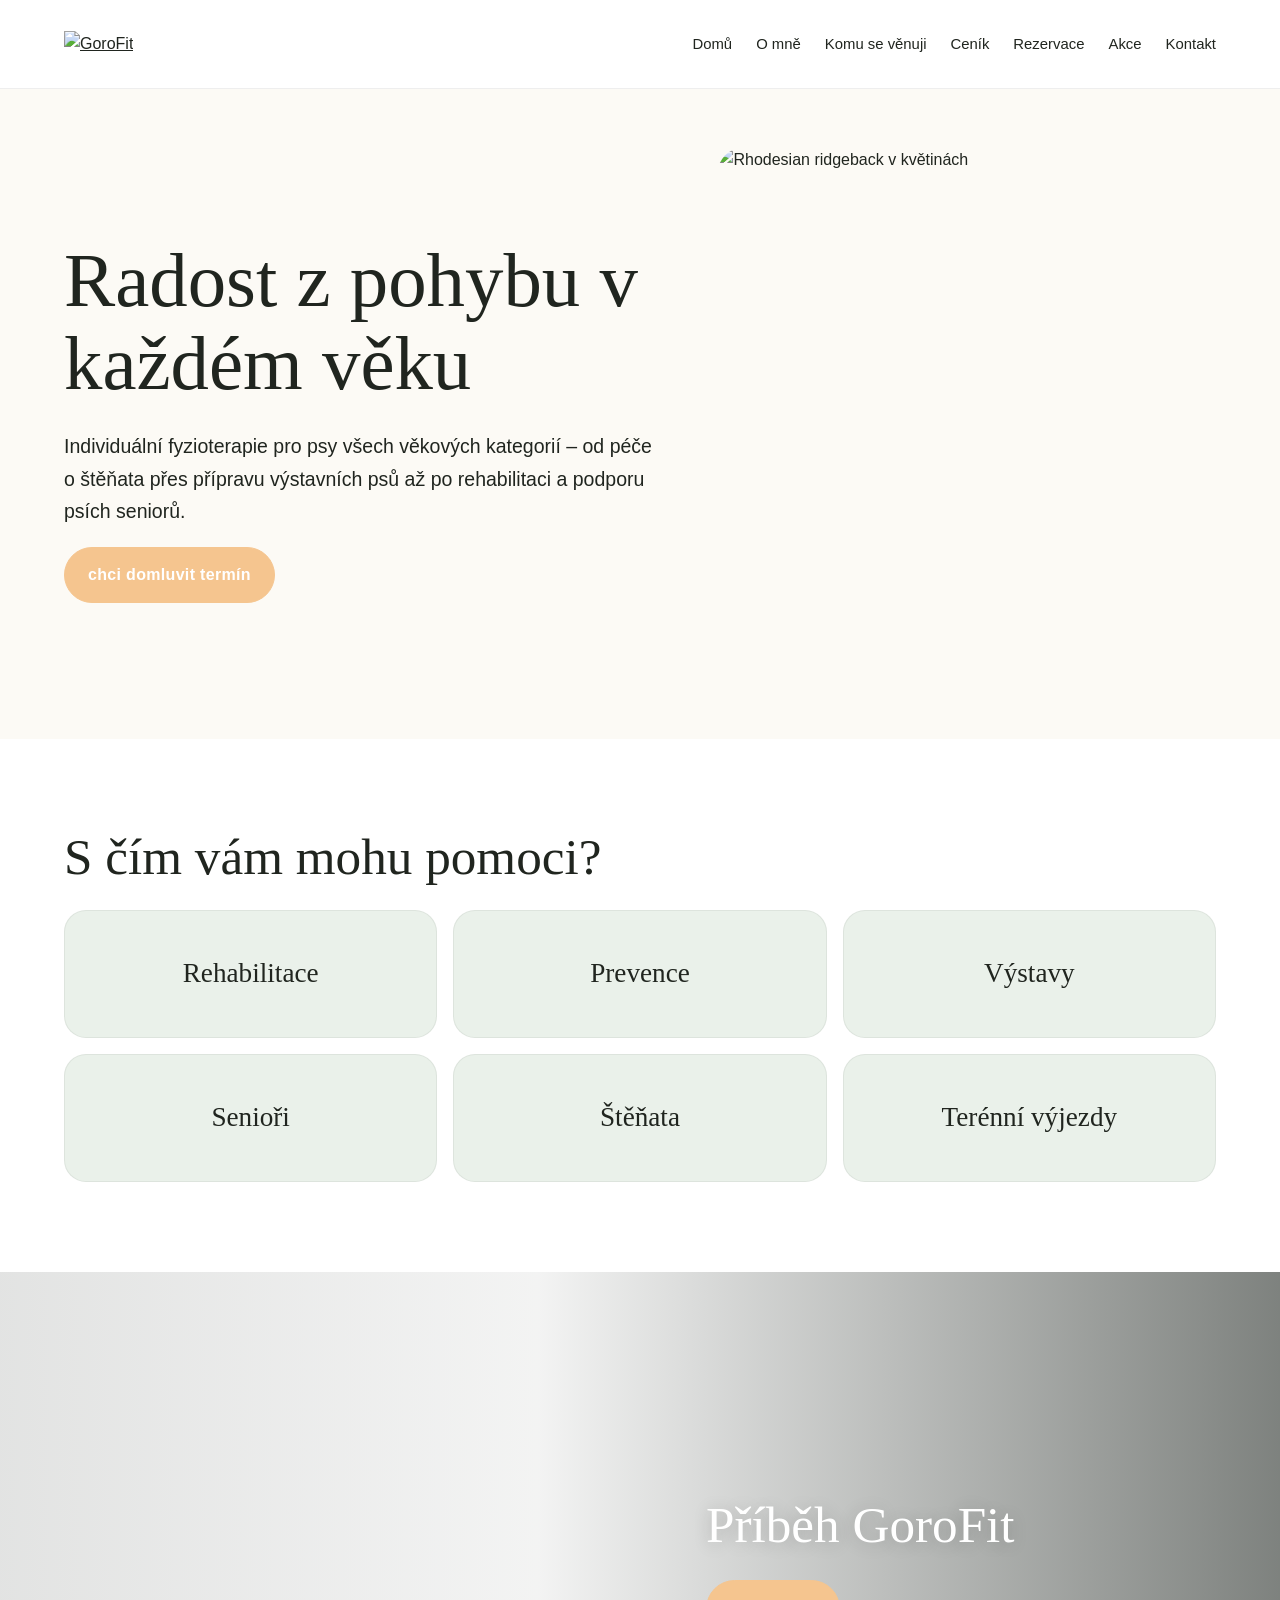
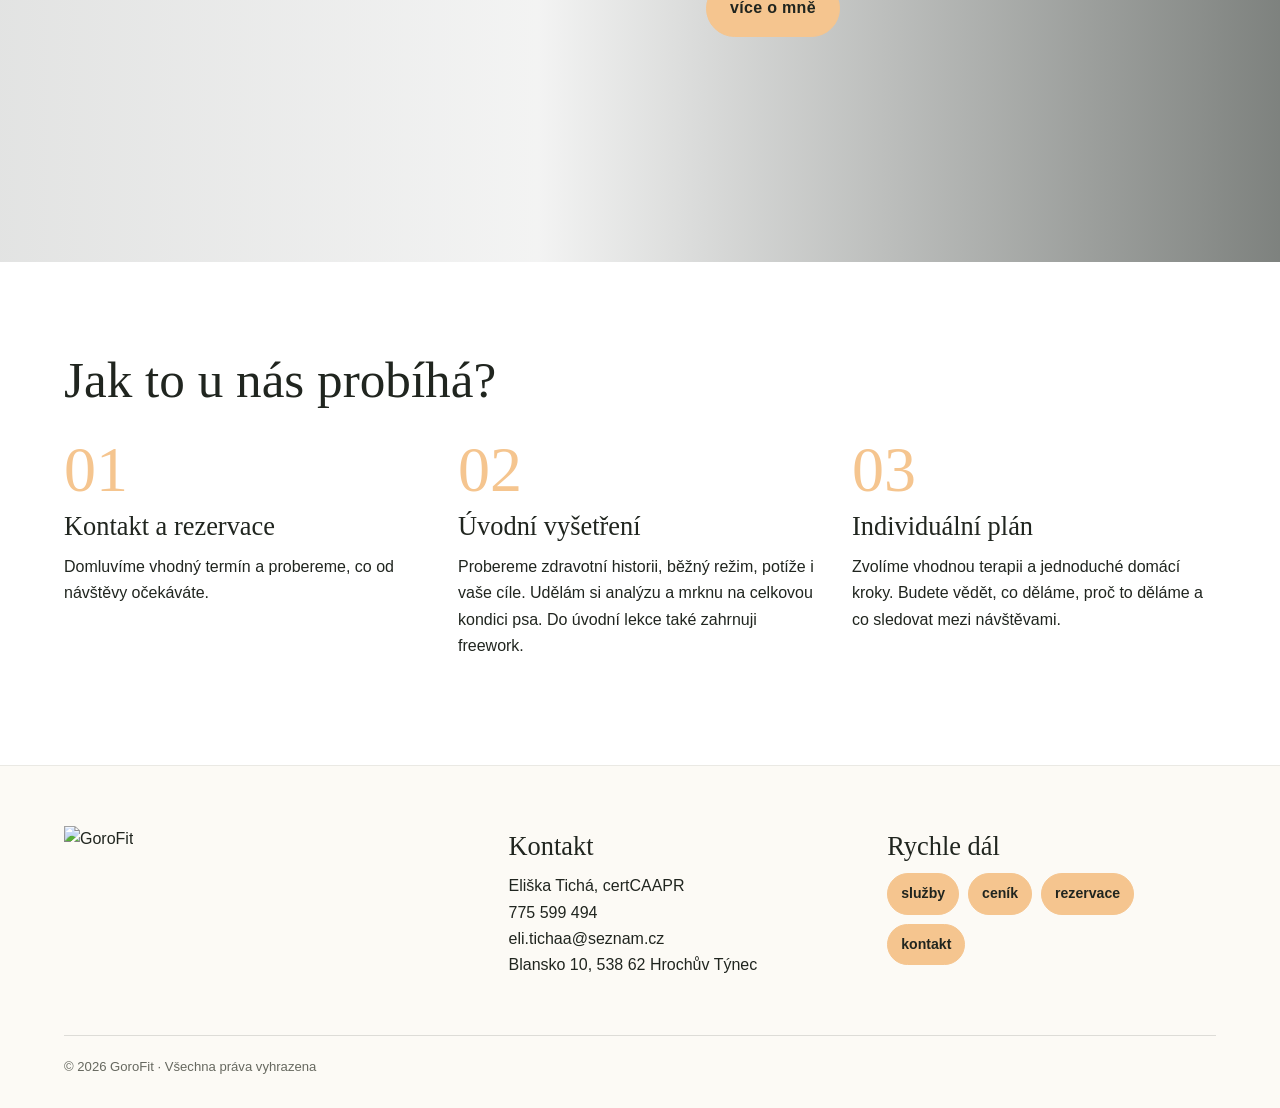
==== index.html @ 58983655 "Add files via upload" ====
<!doctype html><html lang="cs"><head><meta charset="utf-8"><meta name="viewport" content="width=device-width,initial-scale=1"><title>Domů | GoroFit</title><meta name="description" content="GoroFit – veterinární fyzioterapie psů"><style>:root{--cream:#FCFAF5;--cream2:#FCFAF5;--sage:#CFE0D2;--sage2:#EAF1EA;--olive:#3F5145;--peach:#F5C58F;--peach2:#F5C58F;--ink:#20251F;--muted:#66685f;--lav:#e8dfe8;--blue:#dce9ec;--white:#fff;--line:#d9d2c6}
*{box-sizing:border-box}html{scroll-behavior:smooth}body{margin:0;color:var(--ink);font-family:Arial,Helvetica,sans-serif;background:#fff;line-height:1.65}h1,h2,h3,.serif{font-family:Georgia,'Times New Roman',serif;font-weight:400;line-height:1.08}h1{font-size:clamp(3.2rem,6vw,6.8rem);margin:.2em 0}h2{font-size:clamp(2.2rem,4vw,4.2rem);margin:0 0 .5em}h3{font-size:1.65rem;margin:.2em 0 .5em}p{margin:.45em 0 1em}a{color:inherit}.wrap{width:min(1180px,90%);margin:auto}.nav{position:sticky;top:0;z-index:50;background:rgba(255,255,255,.94);backdrop-filter:blur(12px);border-bottom:1px solid #eee}.navin{height:88px;display:flex;align-items:center;gap:32px}.logo{width:145px;height:auto;object-fit:contain}.links{margin-left:auto;display:flex;gap:24px;align-items:center}.links a{text-decoration:none;font-size:.93rem}.links a:hover{color:var(--olive)}.hamb{display:none;margin-left:auto;border:0;background:none;font-size:1.8rem}.hero{background:var(--cream);min-height:650px;display:grid;grid-template-columns:1.18fr .82fr;align-items:center;padding-right:max(calc((100vw - 1180px)/2),5vw)}.hero-copy{padding:90px max(5vw,40px) 90px max(calc((100vw - 1180px)/2),5vw);display:flex;flex-direction:column;justify-content:center}.hero-copy p{font-size:1.22rem;max-width:700px}.hero-img{padding:55px 0}.hero-img img{width:100%;height:auto;max-height:535px;aspect-ratio:4/5;object-fit:cover;border-radius:28px;display:block}.btn{display:inline-block;width:max-content;text-decoration:none;padding:14px 23px;border-radius:999px;background:var(--peach);color:#fff;font-weight:700;letter-spacing:.02em;border:1px solid var(--peach);transition:.2s}.btn:hover{transform:translateY(-2px);filter:brightness(.96)}.btn.alt{background:transparent;color:var(--ink);border-color:var(--ink)}section{padding:90px 0}.tint{background:var(--sage2)}.cream{background:var(--cream)}.peach{background:#fae5d9}.eyebrow{text-transform:uppercase;letter-spacing:.18em;font-size:.75rem;color:var(--olive);font-weight:700}.cards{display:grid;grid-template-columns:repeat(3,1fr);gap:18px}.card{padding:30px;border-radius:22px;background:#fff;border:1px solid rgba(0,0,0,.06);box-shadow:0 10px 35px rgba(50,50,30,.06)}.card:nth-child(2n){background:var(--cream2)}.card:nth-child(3n){background:var(--lav)}.icon{width:52px;height:52px;border-radius:50%;background:var(--sage2);display:grid;place-items:center;font-size:1.4rem;margin-bottom:18px}.split{display:grid;grid-template-columns:1fr 1fr;gap:70px;align-items:center}.split img,.feature-img{width:100%;border-radius:28px;display:block;max-height:680px;object-fit:cover}.steps{display:grid;grid-template-columns:repeat(3,1fr);gap:30px}.stepnum{font:400 4rem Georgia;color:var(--peach)}.quote{font-family:Georgia,serif;font-size:1.5rem;border-left:4px solid var(--peach);padding-left:24px}.footer{background:#30372d;color:#f5f0e7;padding:60px 0 30px}.footgrid{display:grid;grid-template-columns:1.2fr 1fr 1fr;gap:50px}.footer .logo{filter:none;width:175px;height:auto}.pills{display:flex;flex-wrap:wrap;gap:9px}.pill{border:1px solid #87927d;border-radius:999px;padding:8px 13px;text-decoration:none;font-size:.88rem}.copy{border-top:1px solid #56604f;margin-top:40px;padding-top:20px;font-size:.82rem;color:#c9cdbf}.pagehero{padding:90px 0 65px;background:var(--cream)}.pagehero h1{font-size:clamp(3rem,5vw,5.6rem)}.anchorbar{display:flex;gap:10px;flex-wrap:wrap;margin-top:28px}.anchorbar a{text-decoration:none;border:1px solid var(--olive);border-radius:999px;padding:8px 13px}.service{padding:75px 0;border-bottom:1px solid #eee}.service .split{align-items:start}.checks{padding:0;list-style:none}.checks li{padding:7px 0 7px 28px;position:relative}.checks li:before{content:'✓';position:absolute;left:0;color:var(--olive);font-weight:700}.notice{background:var(--cream);border-radius:18px;padding:20px 24px;margin-top:24px}.pricegrid{display:grid;grid-template-columns:repeat(2,1fr);gap:20px}.price{border:1px solid var(--line);border-radius:20px;padding:26px;background:#fff}.price .amount{font:400 2rem Georgia;color:var(--olive)}table{width:100%;border-collapse:collapse;background:#fff;border-radius:18px;overflow:hidden}th,td{padding:16px;border-bottom:1px solid #eee;text-align:left}th{background:var(--sage2)}.event{display:grid;grid-template-columns:140px 1fr;gap:20px;padding:25px 0;border-bottom:1px solid #ddd}.date{font:400 1.4rem Georgia;color:var(--olive)}.contactgrid{display:grid;grid-template-columns:1fr 1fr;gap:50px}.contactbox{padding:30px;border-radius:22px;background:var(--cream)}form{display:grid;grid-template-columns:1fr 1fr;gap:16px}label{font-size:.88rem;font-weight:700}input,select,textarea{width:100%;padding:13px 14px;border:1px solid #cfc8bb;border-radius:10px;background:#fff;font:inherit;margin-top:6px}textarea{min-height:130px}.full{grid-column:1/-1}.radio{font-weight:400;display:block;margin:7px 0}.radio input{width:auto;margin-right:8px}.formnote{font-style:italic;color:#9b4c3d}.partnergrid{display:grid;grid-template-columns:repeat(3,1fr);gap:18px}.partner{background:var(--cream);border-radius:18px;padding:30px;text-align:center}.cta{text-align:center}.cta p{max-width:700px;margin:0 auto 24px}.btnrow{display:flex;justify-content:center;gap:12px;flex-wrap:wrap}
@media(max-width:850px){.links{display:none}.hamb{display:block}.hero{grid-template-columns:1fr;padding-right:0}.hero-copy{padding:70px 6%}.hero-img{height:480px}.cards,.steps,.partnergrid,.pricegrid{grid-template-columns:1fr}.split,.contactgrid{grid-template-columns:1fr;gap:35px}.footgrid{grid-template-columns:1fr}.event{grid-template-columns:1fr}form{grid-template-columns:1fr}.full{grid-column:auto}section{padding:65px 0}}

/* Homepage refinements */
.home-services{background:#fff}
.home-services .cards{gap:16px}
.home-services .card{background:#EAF1EA!important;box-shadow:none;border:1px solid rgba(63,81,69,.08);min-height:128px;display:flex;align-items:center;justify-content:center;text-align:center;padding:28px 20px}
.home-services .card h3{margin:0;font-size:1.7rem}
.home-services .card .icon,.home-services .card p{display:none}
.story-banner{position:relative;min-height:590px;background:url('assets/pribeh-gorofit.jpg') center 43%/cover no-repeat;display:flex;align-items:center;padding:0}
.story-banner:before{content:'';position:absolute;inset:0;background:linear-gradient(90deg,rgba(20,27,21,.12) 0%,rgba(20,27,21,.05) 42%,rgba(20,27,21,.55) 100%)}
.story-banner .story-inner{position:relative;z-index:1;width:min(1180px,90%);margin:auto;display:flex;justify-content:flex-end}
.story-banner .story-copy{width:min(510px,48%);color:#fff;text-shadow:0 2px 18px rgba(0,0,0,.2)}
.story-banner .story-copy h2{margin-bottom:28px}
.story-banner .btn{background:#F5C58F;color:#20251F;border-color:#F5C58F;text-shadow:none}
.footer{background:#FCFAF5;color:#20251F;border-top:1px solid rgba(32,37,31,.08)}
.footer .pill{border-color:#F5C58F;background:#F5C58F;color:#20251F;font-weight:700}
.footer .pill:hover{background:#CFE0D2;border-color:#CFE0D2}
.footer .copy{border-top-color:rgba(32,37,31,.14);color:#66685f}
.footer .logo{filter:none}
@media(max-width:850px){.story-banner{min-height:520px;background-position:42% center}.story-banner:before{background:rgba(20,27,21,.38)}.story-banner .story-inner{justify-content:flex-start}.story-banner .story-copy{width:100%}.home-services .card{min-height:105px}}
</style></head><body><header class="nav"><div class="wrap navin"><a href="index.html"><img class="logo" src="assets/gorofit-logo.png" alt="GoroFit"></a><nav class="links"><a href="index.html">Domů</a><a href="o-mne.html">O mně</a><a href="sluzby.html">Komu se věnuji</a><a href="cenik.html">Ceník</a><a href="rezervace.html">Rezervace</a><a href="akce.html">Akce</a><a href="kontakt.html">Kontakt</a></nav><button class="hamb">☰</button></div></header><main><div class="hero"><div class="hero-copy"><h1>Radost z pohybu v každém věku</h1><p>Individuální fyzioterapie pro psy všech věkových kategorií – od péče o štěňata přes přípravu výstavních psů až po rehabilitaci a podporu psích seniorů.</p><a class="btn" href="rezervace.html">chci domluvit termín</a></div><div class="hero-img"><img src="assets/home-002.png" alt="Rhodesian ridgeback v květinách"></div></div>
<section class="home-services"><div class="wrap"><h2>S čím vám mohu pomoci?</h2><div class="cards"><div class="card"><h3>Rehabilitace</h3></div><div class="card"><h3>Prevence</h3></div><div class="card"><h3>Výstavy</h3></div><div class="card"><h3>Senioři</h3></div><div class="card"><h3>Štěňata</h3></div><div class="card"><h3>Terénní výjezdy</h3></div></div></div></section>
<section class="story-banner"><div class="story-inner"><div class="story-copy"><h2>Příběh GoroFit</h2><a class="btn" href="o-mne.html">více o mně</a></div></div></section>
<section><div class="wrap"><h2>Jak to u nás probíhá?</h2><div class="steps"><div><div class="stepnum">01</div><h3>Kontakt a rezervace</h3><p>Domluvíme vhodný termín a probereme, co od návštěvy očekáváte.</p></div><div><div class="stepnum">02</div><h3>Úvodní vyšetření</h3><p>Probereme zdravotní historii, běžný režim, potíže i vaše cíle. Udělám si analýzu a mrknu na celkovou kondici psa. Do úvodní lekce také zahrnuji freework.</p></div><div><div class="stepnum">03</div><h3>Individuální plán</h3><p>Zvolíme vhodnou terapii a jednoduché domácí kroky. Budete vědět, co děláme, proč to děláme a co sledovat mezi návštěvami.</p></div></div></div></section>
</main><footer class="footer"><div class="wrap"><div class="footgrid"><div class="footer-brand"><img class="logo" src="assets/gorofit-logo.png" alt="GoroFit"></div><div><h3>Kontakt</h3><p>Eliška Tichá, certCAAPR<br>775 599 494<br>eli.tichaa@seznam.cz<br>Blansko 10, 538 62 Hrochův Týnec</p></div><div><h3>Rychle dál</h3><div class="pills"><a class="pill" href="sluzby.html">služby</a><a class="pill" href="cenik.html">ceník</a><a class="pill" href="rezervace.html">rezervace</a><a class="pill" href="kontakt.html">kontakt</a></div></div></div><div class="copy">© 2026 GoroFit · Všechna práva vyhrazena</div></div></footer><script>document.addEventListener('DOMContentLoaded',()=>{const b=document.querySelector('.hamb'),l=document.querySelector('.links');if(b)b.onclick=()=>{l.style.display=l.style.display==='flex'?'none':'flex';l.style.position='absolute';l.style.top='88px';l.style.left='0';l.style.right='0';l.style.padding='25px 5%';l.style.background='white';l.style.flexDirection='column';l.style.alignItems='flex-start'}})
</script></body></html>
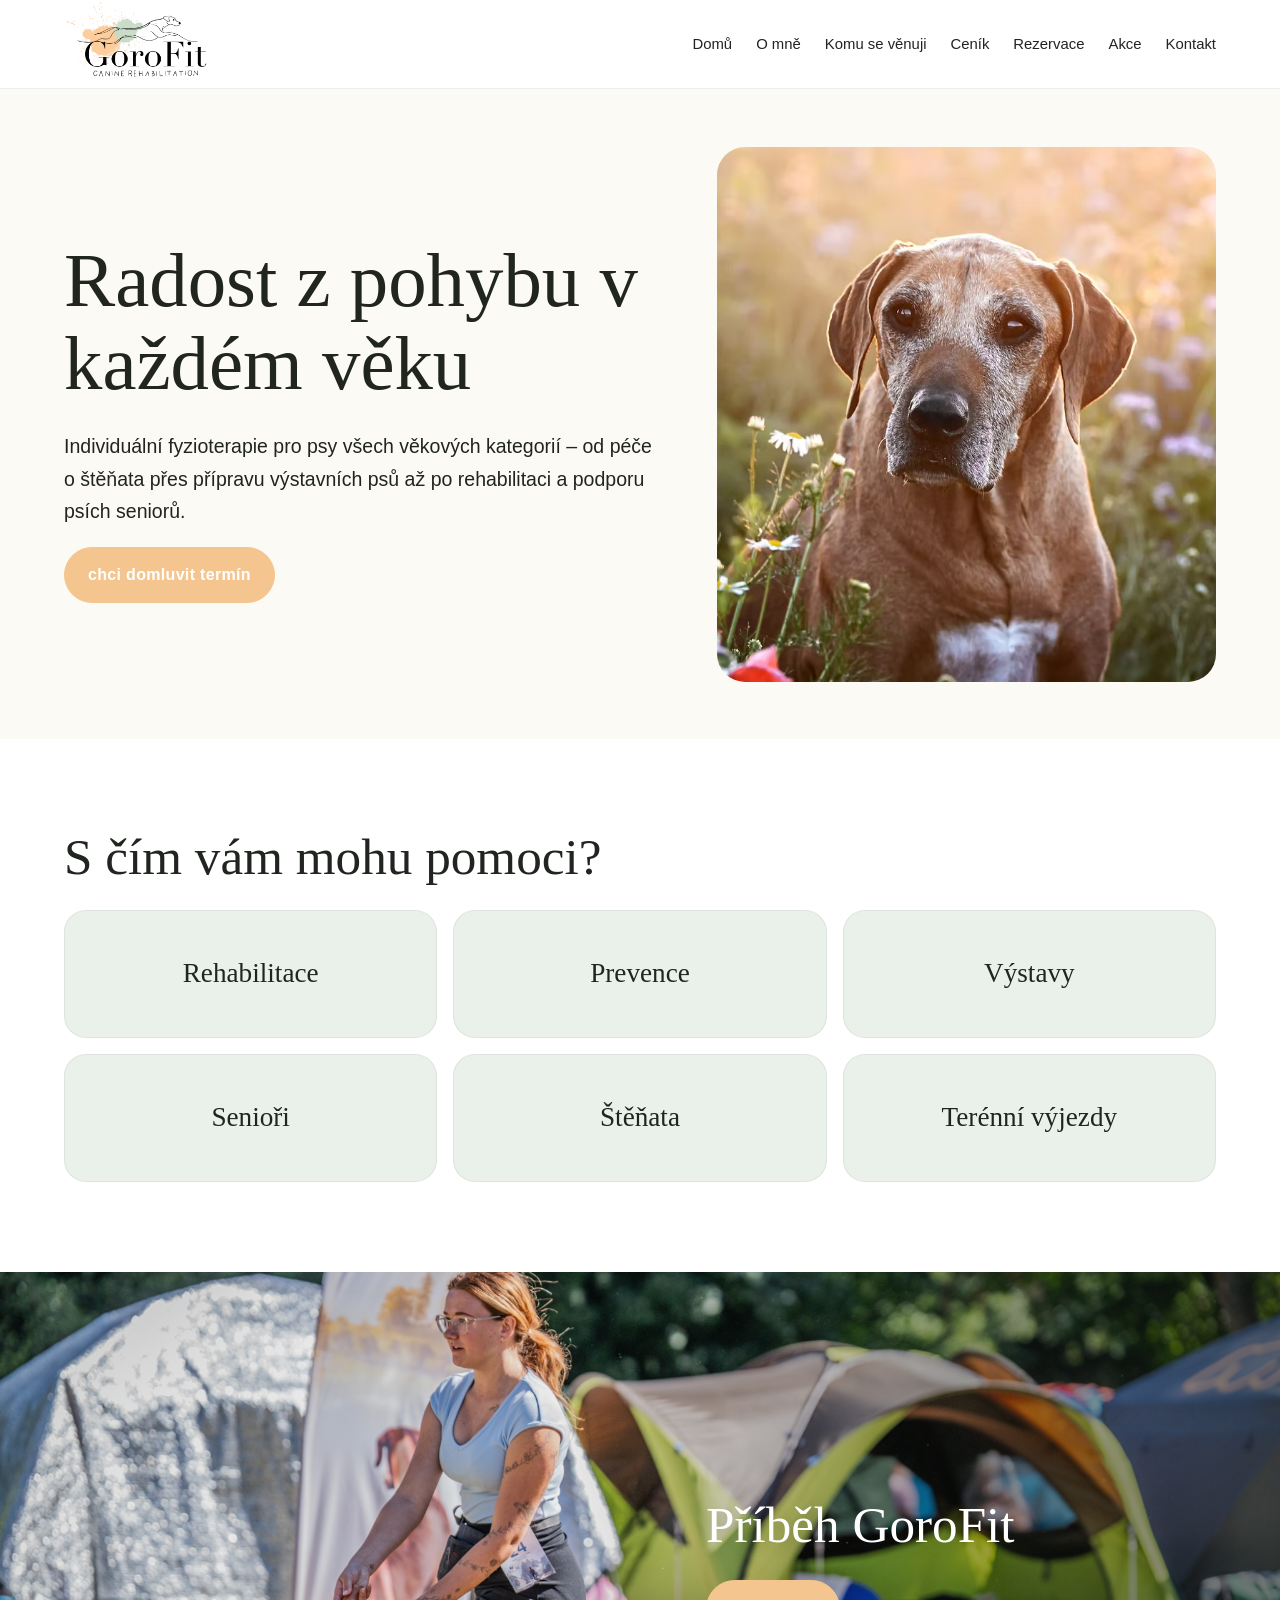
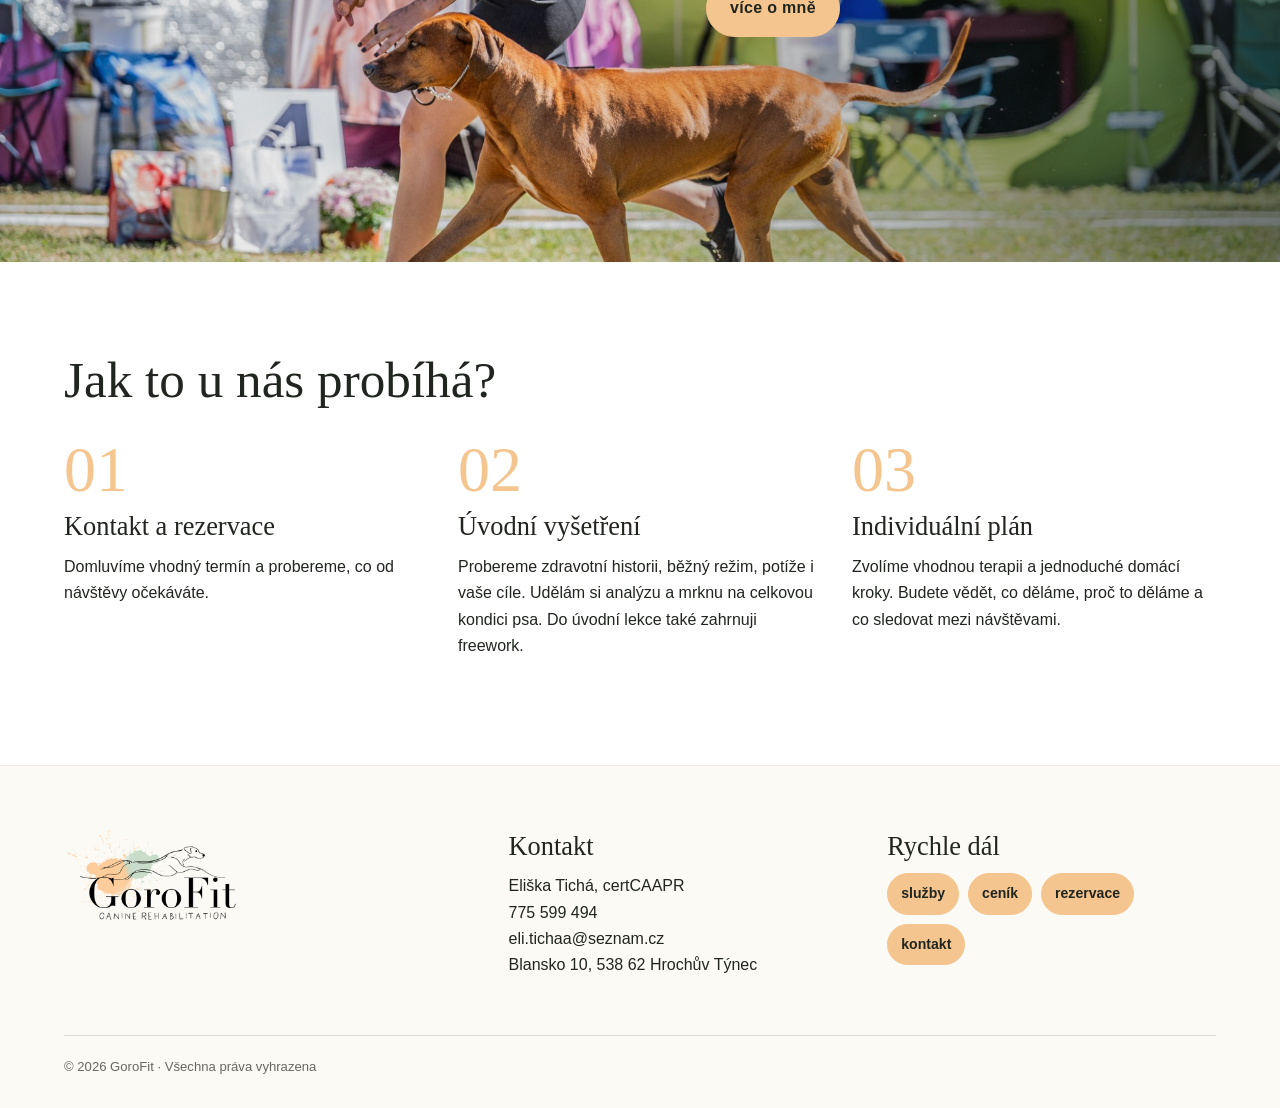
==== commit 6c237caf: "Add files via upload" ====
--- a/index.html
+++ b/index.html
@@ -8,7 +8,7 @@
 .home-services .card{background:#EAF1EA!important;box-shadow:none;border:1px solid rgba(63,81,69,.08);min-height:128px;display:flex;align-items:center;justify-content:center;text-align:center;padding:28px 20px}
 .home-services .card h3{margin:0;font-size:1.7rem}
 .home-services .card .icon,.home-services .card p{display:none}
-.story-banner{position:relative;min-height:590px;background:url('assets/pribeh-gorofit.jpg') center 43%/cover no-repeat;display:flex;align-items:center;padding:0}
+.story-banner{position:relative;min-height:590px;background:url('pribeh-gorofit.jpg') center 43%/cover no-repeat;display:flex;align-items:center;padding:0}
 .story-banner:before{content:'';position:absolute;inset:0;background:linear-gradient(90deg,rgba(20,27,21,.12) 0%,rgba(20,27,21,.05) 42%,rgba(20,27,21,.55) 100%)}
 .story-banner .story-inner{position:relative;z-index:1;width:min(1180px,90%);margin:auto;display:flex;justify-content:flex-end}
 .story-banner .story-copy{width:min(510px,48%);color:#fff;text-shadow:0 2px 18px rgba(0,0,0,.2)}
@@ -20,9 +20,9 @@
 .footer .copy{border-top-color:rgba(32,37,31,.14);color:#66685f}
 .footer .logo{filter:none}
 @media(max-width:850px){.story-banner{min-height:520px;background-position:42% center}.story-banner:before{background:rgba(20,27,21,.38)}.story-banner .story-inner{justify-content:flex-start}.story-banner .story-copy{width:100%}.home-services .card{min-height:105px}}
-</style></head><body><header class="nav"><div class="wrap navin"><a href="index.html"><img class="logo" src="assets/gorofit-logo.png" alt="GoroFit"></a><nav class="links"><a href="index.html">Domů</a><a href="o-mne.html">O mně</a><a href="sluzby.html">Komu se věnuji</a><a href="cenik.html">Ceník</a><a href="rezervace.html">Rezervace</a><a href="akce.html">Akce</a><a href="kontakt.html">Kontakt</a></nav><button class="hamb">☰</button></div></header><main><div class="hero"><div class="hero-copy"><h1>Radost z pohybu v každém věku</h1><p>Individuální fyzioterapie pro psy všech věkových kategorií – od péče o štěňata přes přípravu výstavních psů až po rehabilitaci a podporu psích seniorů.</p><a class="btn" href="rezervace.html">chci domluvit termín</a></div><div class="hero-img"><img src="assets/home-002.png" alt="Rhodesian ridgeback v květinách"></div></div>
+</style></head><body><header class="nav"><div class="wrap navin"><a href="index.html"><img class="logo" src="gorofit-logo.png" alt="GoroFit"></a><nav class="links"><a href="index.html">Domů</a><a href="o-mne.html">O mně</a><a href="sluzby.html">Komu se věnuji</a><a href="cenik.html">Ceník</a><a href="rezervace.html">Rezervace</a><a href="akce.html">Akce</a><a href="kontakt.html">Kontakt</a></nav><button class="hamb">☰</button></div></header><main><div class="hero"><div class="hero-copy"><h1>Radost z pohybu v každém věku</h1><p>Individuální fyzioterapie pro psy všech věkových kategorií – od péče o štěňata přes přípravu výstavních psů až po rehabilitaci a podporu psích seniorů.</p><a class="btn" href="rezervace.html">chci domluvit termín</a></div><div class="hero-img"><img src="home-002.png" alt="Rhodesian ridgeback v květinách"></div></div>
 <section class="home-services"><div class="wrap"><h2>S čím vám mohu pomoci?</h2><div class="cards"><div class="card"><h3>Rehabilitace</h3></div><div class="card"><h3>Prevence</h3></div><div class="card"><h3>Výstavy</h3></div><div class="card"><h3>Senioři</h3></div><div class="card"><h3>Štěňata</h3></div><div class="card"><h3>Terénní výjezdy</h3></div></div></div></section>
 <section class="story-banner"><div class="story-inner"><div class="story-copy"><h2>Příběh GoroFit</h2><a class="btn" href="o-mne.html">více o mně</a></div></div></section>
 <section><div class="wrap"><h2>Jak to u nás probíhá?</h2><div class="steps"><div><div class="stepnum">01</div><h3>Kontakt a rezervace</h3><p>Domluvíme vhodný termín a probereme, co od návštěvy očekáváte.</p></div><div><div class="stepnum">02</div><h3>Úvodní vyšetření</h3><p>Probereme zdravotní historii, běžný režim, potíže i vaše cíle. Udělám si analýzu a mrknu na celkovou kondici psa. Do úvodní lekce také zahrnuji freework.</p></div><div><div class="stepnum">03</div><h3>Individuální plán</h3><p>Zvolíme vhodnou terapii a jednoduché domácí kroky. Budete vědět, co děláme, proč to děláme a co sledovat mezi návštěvami.</p></div></div></div></section>
-</main><footer class="footer"><div class="wrap"><div class="footgrid"><div class="footer-brand"><img class="logo" src="assets/gorofit-logo.png" alt="GoroFit"></div><div><h3>Kontakt</h3><p>Eliška Tichá, certCAAPR<br>775 599 494<br>eli.tichaa@seznam.cz<br>Blansko 10, 538 62 Hrochův Týnec</p></div><div><h3>Rychle dál</h3><div class="pills"><a class="pill" href="sluzby.html">služby</a><a class="pill" href="cenik.html">ceník</a><a class="pill" href="rezervace.html">rezervace</a><a class="pill" href="kontakt.html">kontakt</a></div></div></div><div class="copy">© 2026 GoroFit · Všechna práva vyhrazena</div></div></footer><script>document.addEventListener('DOMContentLoaded',()=>{const b=document.querySelector('.hamb'),l=document.querySelector('.links');if(b)b.onclick=()=>{l.style.display=l.style.display==='flex'?'none':'flex';l.style.position='absolute';l.style.top='88px';l.style.left='0';l.style.right='0';l.style.padding='25px 5%';l.style.background='white';l.style.flexDirection='column';l.style.alignItems='flex-start'}})
+</main><footer class="footer"><div class="wrap"><div class="footgrid"><div class="footer-brand"><img class="logo" src="gorofit-logo.png" alt="GoroFit"></div><div><h3>Kontakt</h3><p>Eliška Tichá, certCAAPR<br>775 599 494<br>eli.tichaa@seznam.cz<br>Blansko 10, 538 62 Hrochův Týnec</p></div><div><h3>Rychle dál</h3><div class="pills"><a class="pill" href="sluzby.html">služby</a><a class="pill" href="cenik.html">ceník</a><a class="pill" href="rezervace.html">rezervace</a><a class="pill" href="kontakt.html">kontakt</a></div></div></div><div class="copy">© 2026 GoroFit · Všechna práva vyhrazena</div></div></footer><script>document.addEventListener('DOMContentLoaded',()=>{const b=document.querySelector('.hamb'),l=document.querySelector('.links');if(b)b.onclick=()=>{l.style.display=l.style.display==='flex'?'none':'flex';l.style.position='absolute';l.style.top='88px';l.style.left='0';l.style.right='0';l.style.padding='25px 5%';l.style.background='white';l.style.flexDirection='column';l.style.alignItems='flex-start'}})
 </script></body></html>
